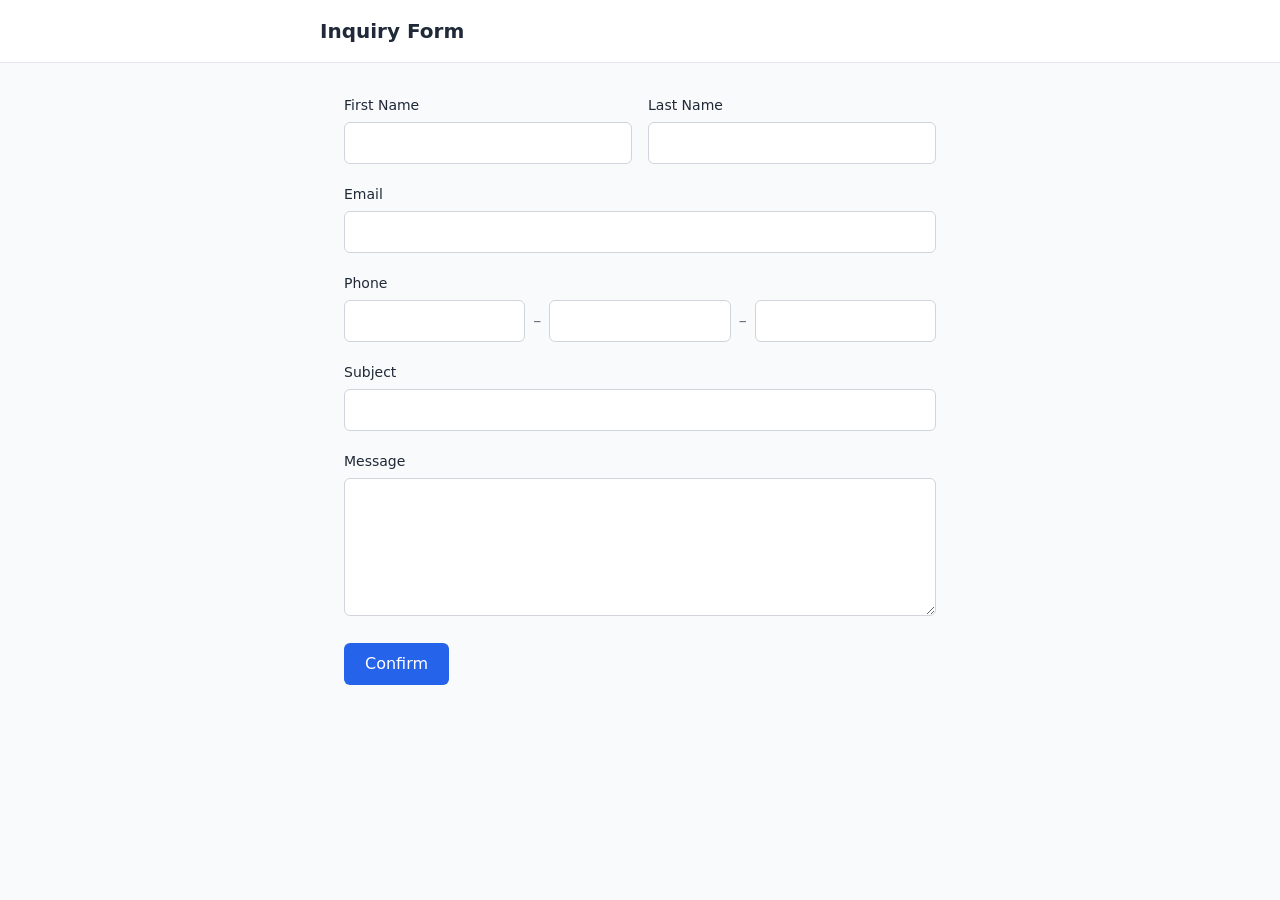
==== index.html @ 29b45fc3 "feat: dummy inquiry form with Google Form submission" ====
<!DOCTYPE html>
<html lang="en">
<head>
  <meta charset="UTF-8">
  <meta name="viewport" content="width=device-width, initial-scale=1.0">
  <title>Inquiry Form</title>
  <link rel="stylesheet" href="css/style.css">
</head>
<body>
  <header class="site-header">
    <h1>Inquiry Form</h1>
  </header>

  <main class="container">
    <form id="inquiry-form">
      <div class="field-row">
        <div class="field">
          <label for="first-name">First Name</label>
          <input type="text" id="first-name" name="firstName" required>
        </div>
        <div class="field">
          <label for="last-name">Last Name</label>
          <input type="text" id="last-name" name="lastName" required>
        </div>
      </div>

      <div class="field">
        <label for="email">Email</label>
        <input type="email" id="email" name="email" required>
      </div>

      <fieldset class="field">
        <legend>Phone</legend>
        <div class="phone-group">
          <input type="tel" id="phone-1" name="phone1" required
                 inputmode="numeric" pattern="[0-9]+" autocomplete="off"
                 aria-label="Phone, first part">
          <span class="phone-sep" aria-hidden="true">&ndash;</span>
          <input type="tel" id="phone-2" name="phone2" required
                 inputmode="numeric" pattern="[0-9]+" autocomplete="off"
                 aria-label="Phone, second part">
          <span class="phone-sep" aria-hidden="true">&ndash;</span>
          <input type="tel" id="phone-3" name="phone3" required
                 inputmode="numeric" pattern="[0-9]+" autocomplete="off"
                 aria-label="Phone, third part">
        </div>
      </fieldset>

      <div class="field">
        <label for="subject">Subject</label>
        <input type="text" id="subject" name="subject" required>
      </div>

      <div class="field">
        <label for="message">Message</label>
        <textarea id="message" name="message" rows="5" required></textarea>
      </div>

      <button type="submit" class="btn btn-primary">Confirm</button>
    </form>
  </main>

  <script src="js/form.js"></script>
</body>
</html>
---- css/style.css ----
* {
  box-sizing: border-box;
  margin: 0;
  padding: 0;
}

body {
  font-family: system-ui, -apple-system, "Segoe UI", Roboto, Arial, sans-serif;
  color: #1f2937;
  background: #f9fafb;
  line-height: 1.5;
  min-height: 100vh;
  display: flex;
  flex-direction: column;
}

.site-header {
  background: #ffffff;
  border-bottom: 1px solid #e5e7eb;
  padding: 1rem 1.5rem;
}

.site-header h1 {
  max-width: 640px;
  margin: 0 auto;
  font-size: 1.25rem;
  font-weight: 600;
}

.container {
  width: 100%;
  max-width: 640px;
  margin: 0 auto;
  padding: 2rem 1.5rem;
  flex: 1;
}

.page-title {
  font-size: 1.125rem;
  font-weight: 600;
  margin-bottom: 1.5rem;
}

/* ----- Form ----- */

.field {
  margin-bottom: 1.25rem;
}

.field label,
.field legend {
  display: block;
  font-size: 0.875rem;
  font-weight: 500;
  margin-bottom: 0.375rem;
}

.field-row {
  display: grid;
  grid-template-columns: 1fr 1fr;
  gap: 1rem;
}

input[type="text"],
input[type="email"],
input[type="tel"],
textarea {
  width: 100%;
  padding: 0.5rem 0.75rem;
  font: inherit;
  color: inherit;
  background: #ffffff;
  border: 1px solid #d1d5db;
  border-radius: 6px;
}

input:focus,
textarea:focus {
  outline: 2px solid #2563eb;
  outline-offset: 1px;
  border-color: #2563eb;
}

input:user-invalid,
textarea:user-invalid {
  border-color: #dc2626;
}

textarea {
  resize: vertical;
}

fieldset.field {
  border: none;
}

.phone-group {
  display: flex;
  align-items: center;
  gap: 0.5rem;
}

.phone-group input {
  flex: 1;
  min-width: 0;
  text-align: center;
}

.phone-sep {
  color: #6b7280;
}

/* ----- Buttons ----- */

.btn {
  display: inline-block;
  padding: 0.5rem 1.25rem;
  font: inherit;
  font-weight: 500;
  text-decoration: none;
  text-align: center;
  border-radius: 6px;
  border: 1px solid transparent;
  cursor: pointer;
}

.btn-primary {
  background: #2563eb;
  color: #ffffff;
}

.btn-primary:hover {
  background: #1d4ed8;
}

.btn-primary:disabled {
  background: #93c5fd;
  cursor: not-allowed;
}

.btn-secondary {
  background: #ffffff;
  color: #374151;
  border-color: #d1d5db;
}

.btn-secondary:hover {
  background: #f3f4f6;
}

.btn-group {
  display: flex;
  gap: 0.75rem;
  margin-top: 1.5rem;
}

/* ----- Confirm page ----- */

.review-list {
  background: #ffffff;
  border: 1px solid #e5e7eb;
  border-radius: 8px;
  overflow: hidden;
}

.review-row {
  display: grid;
  grid-template-columns: 140px 1fr;
  gap: 1rem;
  padding: 0.75rem 1rem;
}

.review-row + .review-row {
  border-top: 1px solid #e5e7eb;
}

.review-row dt {
  font-size: 0.875rem;
  font-weight: 500;
  color: #6b7280;
}

.review-row dd {
  overflow-wrap: anywhere;
}

.prewrap {
  white-space: pre-wrap;
}

/* ----- Thank you page ----- */

.thankyou {
  text-align: center;
  padding-top: 4rem;
}

.thankyou p {
  margin-bottom: 1.5rem;
  color: #4b5563;
}

@media (max-width: 480px) {
  .field-row {
    grid-template-columns: 1fr;
    gap: 0;
  }

  .review-row {
    grid-template-columns: 1fr;
    gap: 0.125rem;
  }
}
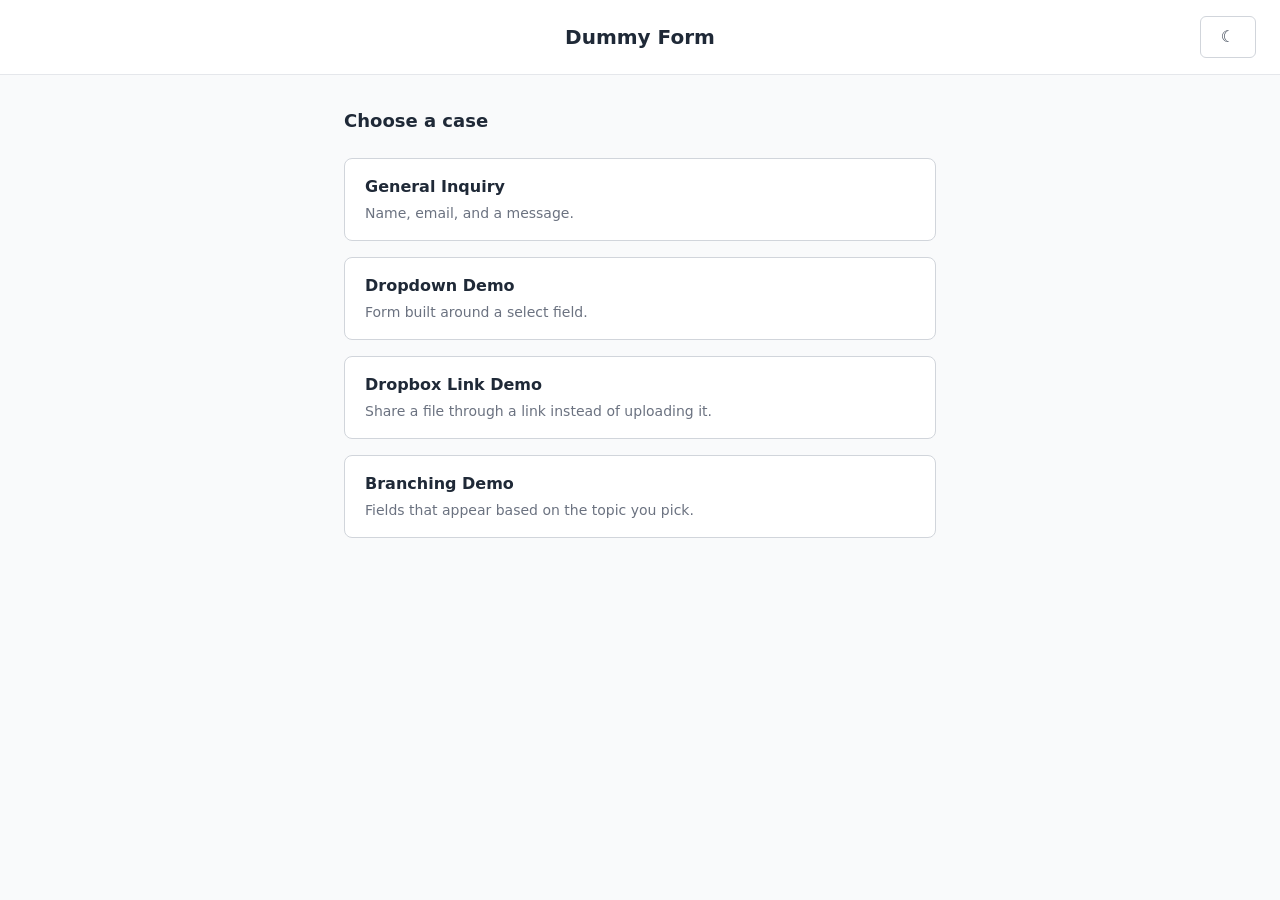
==== commit f9f5b035: "feat: serve forms per case with a base-domain dashboard Restructure the single inquiry form into a m" ====
--- a/index.html
+++ b/index.html
@@ -3,63 +3,21 @@
 <head>
   <meta charset="UTF-8">
   <meta name="viewport" content="width=device-width, initial-scale=1.0">
-  <title>Inquiry Form</title>
+  <title>Dummy Form</title>
   <link rel="stylesheet" href="css/style.css">
+  <script src="js/theme.js"></script>
 </head>
 <body>
   <header class="site-header">
-    <h1>Inquiry Form</h1>
+    <h1>Dummy Form</h1>
   </header>
 
   <main class="container">
-    <form id="inquiry-form">
-      <div class="field-row">
-        <div class="field">
-          <label for="first-name">First Name</label>
-          <input type="text" id="first-name" name="firstName" required>
-        </div>
-        <div class="field">
-          <label for="last-name">Last Name</label>
-          <input type="text" id="last-name" name="lastName" required>
-        </div>
-      </div>
-
-      <div class="field">
-        <label for="email">Email</label>
-        <input type="email" id="email" name="email" required>
-      </div>
-
-      <fieldset class="field">
-        <legend>Phone</legend>
-        <div class="phone-group">
-          <input type="tel" id="phone-1" name="phone1" required
-                 inputmode="numeric" pattern="[0-9]+" autocomplete="off"
-                 aria-label="Phone, first part">
-          <span class="phone-sep" aria-hidden="true">&ndash;</span>
-          <input type="tel" id="phone-2" name="phone2" required
-                 inputmode="numeric" pattern="[0-9]+" autocomplete="off"
-                 aria-label="Phone, second part">
-          <span class="phone-sep" aria-hidden="true">&ndash;</span>
-          <input type="tel" id="phone-3" name="phone3" required
-                 inputmode="numeric" pattern="[0-9]+" autocomplete="off"
-                 aria-label="Phone, third part">
-        </div>
-      </fieldset>
-
-      <div class="field">
-        <label for="subject">Subject</label>
-        <input type="text" id="subject" name="subject" required>
-      </div>
-
-      <div class="field">
-        <label for="message">Message</label>
-        <textarea id="message" name="message" rows="5" required></textarea>
-      </div>
-
-      <button type="submit" class="btn btn-primary">Confirm</button>
-    </form>
+    <h2 class="page-title">Choose a case</h2>
+    <div class="case-list" id="case-list"></div>
   </main>
 
-  <script src="js/form.js"></script>
+  <script src="js/cases.js"></script>
+  <script src="js/dashboard.js"></script>
 </body>
 </html>
--- a/css/style.css
+++ b/css/style.css
@@ -4,10 +4,50 @@
   padding: 0;
 }
 
+/* ----- Theme tokens ----- */
+
+:root {
+  color-scheme: light;
+
+  --bg: #f9fafb;
+  --surface: #ffffff;
+  --surface-hover: #f3f4f6;
+  --text: #1f2937;
+  --text-strong: #374151;
+  --text-soft: #4b5563;
+  --text-muted: #6b7280;
+  --border: #e5e7eb;
+  --border-strong: #d1d5db;
+  --primary: #2563eb;
+  --primary-hover: #1d4ed8;
+  --primary-disabled: #93c5fd;
+  --on-primary: #ffffff;
+  --danger: #dc2626;
+}
+
+[data-theme="dark"] {
+  color-scheme: dark;
+
+  --bg: #111827;
+  --surface: #1f2937;
+  --surface-hover: #374151;
+  --text: #f9fafb;
+  --text-strong: #e5e7eb;
+  --text-soft: #d1d5db;
+  --text-muted: #9ca3af;
+  --border: #374151;
+  --border-strong: #4b5563;
+  --primary: #3b82f6;
+  --primary-hover: #60a5fa;
+  --primary-disabled: #1e40af;
+  --on-primary: #ffffff;
+  --danger: #f87171;
+}
+
 body {
   font-family: system-ui, -apple-system, "Segoe UI", Roboto, Arial, sans-serif;
-  color: #1f2937;
-  background: #f9fafb;
+  color: var(--text);
+  background: var(--bg);
   line-height: 1.5;
   min-height: 100vh;
   display: flex;
@@ -15,16 +55,44 @@
 }
 
 .site-header {
-  background: #ffffff;
-  border-bottom: 1px solid #e5e7eb;
+  display: grid;
+  grid-template-columns: 1fr auto 1fr;
+  align-items: center;
+  gap: 1rem;
+  background: var(--surface);
+  border-bottom: 1px solid var(--border);
   padding: 1rem 1.5rem;
 }
 
 .site-header h1 {
-  max-width: 640px;
-  margin: 0 auto;
+  grid-column: 2;
+  margin: 0;
+  text-align: center;
   font-size: 1.25rem;
   font-weight: 600;
+}
+
+/* ----- Header nav ----- */
+
+.theme-toggle {
+  grid-column: 3;
+  justify-self: end;
+}
+
+.nav-back {
+  grid-column: 1;
+  justify-self: start;
+}
+
+.theme-toggle,
+.nav-back {
+  padding: 0.5rem 0.7rem;
+  line-height: 1;
+}
+
+.theme-toggle-icon,
+.nav-back-icon {
+  font-size: 1rem;
 }
 
 .container {
@@ -64,26 +132,30 @@
 input[type="text"],
 input[type="email"],
 input[type="tel"],
+input[type="url"],
+select,
 textarea {
   width: 100%;
   padding: 0.5rem 0.75rem;
   font: inherit;
   color: inherit;
-  background: #ffffff;
-  border: 1px solid #d1d5db;
+  background: var(--surface);
+  border: 1px solid var(--border-strong);
   border-radius: 6px;
 }
 
 input:focus,
+select:focus,
 textarea:focus {
-  outline: 2px solid #2563eb;
+  outline: 2px solid var(--primary);
   outline-offset: 1px;
-  border-color: #2563eb;
+  border-color: var(--primary);
 }
 
 input:user-invalid,
+select:user-invalid,
 textarea:user-invalid {
-  border-color: #dc2626;
+  border-color: var(--danger);
 }
 
 textarea {
@@ -92,22 +164,6 @@
 
 fieldset.field {
   border: none;
-}
-
-.phone-group {
-  display: flex;
-  align-items: center;
-  gap: 0.5rem;
-}
-
-.phone-group input {
-  flex: 1;
-  min-width: 0;
-  text-align: center;
-}
-
-.phone-sep {
-  color: #6b7280;
 }
 
 /* ----- Buttons ----- */
@@ -125,27 +181,27 @@
 }
 
 .btn-primary {
-  background: #2563eb;
-  color: #ffffff;
+  background: var(--primary);
+  color: var(--on-primary);
 }
 
 .btn-primary:hover {
-  background: #1d4ed8;
+  background: var(--primary-hover);
 }
 
 .btn-primary:disabled {
-  background: #93c5fd;
+  background: var(--primary-disabled);
   cursor: not-allowed;
 }
 
 .btn-secondary {
-  background: #ffffff;
-  color: #374151;
-  border-color: #d1d5db;
+  background: var(--surface);
+  color: var(--text-strong);
+  border-color: var(--border-strong);
 }
 
 .btn-secondary:hover {
-  background: #f3f4f6;
+  background: var(--surface-hover);
 }
 
 .btn-group {
@@ -154,11 +210,43 @@
   margin-top: 1.5rem;
 }
 
+/* ----- Dashboard ----- */
+
+.case-list {
+  display: grid;
+  gap: 1rem;
+}
+
+.case-card {
+  display: block;
+  padding: 1rem 1.25rem;
+  color: inherit;
+  text-decoration: none;
+  background: var(--surface);
+  border: 1px solid var(--border-strong);
+  border-radius: 8px;
+}
+
+.case-card:hover {
+  border-color: var(--primary);
+}
+
+.case-card-title {
+  font-size: 1rem;
+  font-weight: 600;
+  margin-bottom: 0.25rem;
+}
+
+.case-card-desc {
+  font-size: 0.875rem;
+  color: var(--text-muted);
+}
+
 /* ----- Confirm page ----- */
 
 .review-list {
-  background: #ffffff;
-  border: 1px solid #e5e7eb;
+  background: var(--surface);
+  border: 1px solid var(--border);
   border-radius: 8px;
   overflow: hidden;
 }
@@ -171,13 +259,13 @@
 }
 
 .review-row + .review-row {
-  border-top: 1px solid #e5e7eb;
+  border-top: 1px solid var(--border);
 }
 
 .review-row dt {
   font-size: 0.875rem;
   font-weight: 500;
-  color: #6b7280;
+  color: var(--text-muted);
 }
 
 .review-row dd {
@@ -197,7 +285,7 @@
 
 .thankyou p {
   margin-bottom: 1.5rem;
-  color: #4b5563;
+  color: var(--text-soft);
 }
 
 @media (max-width: 480px) {
